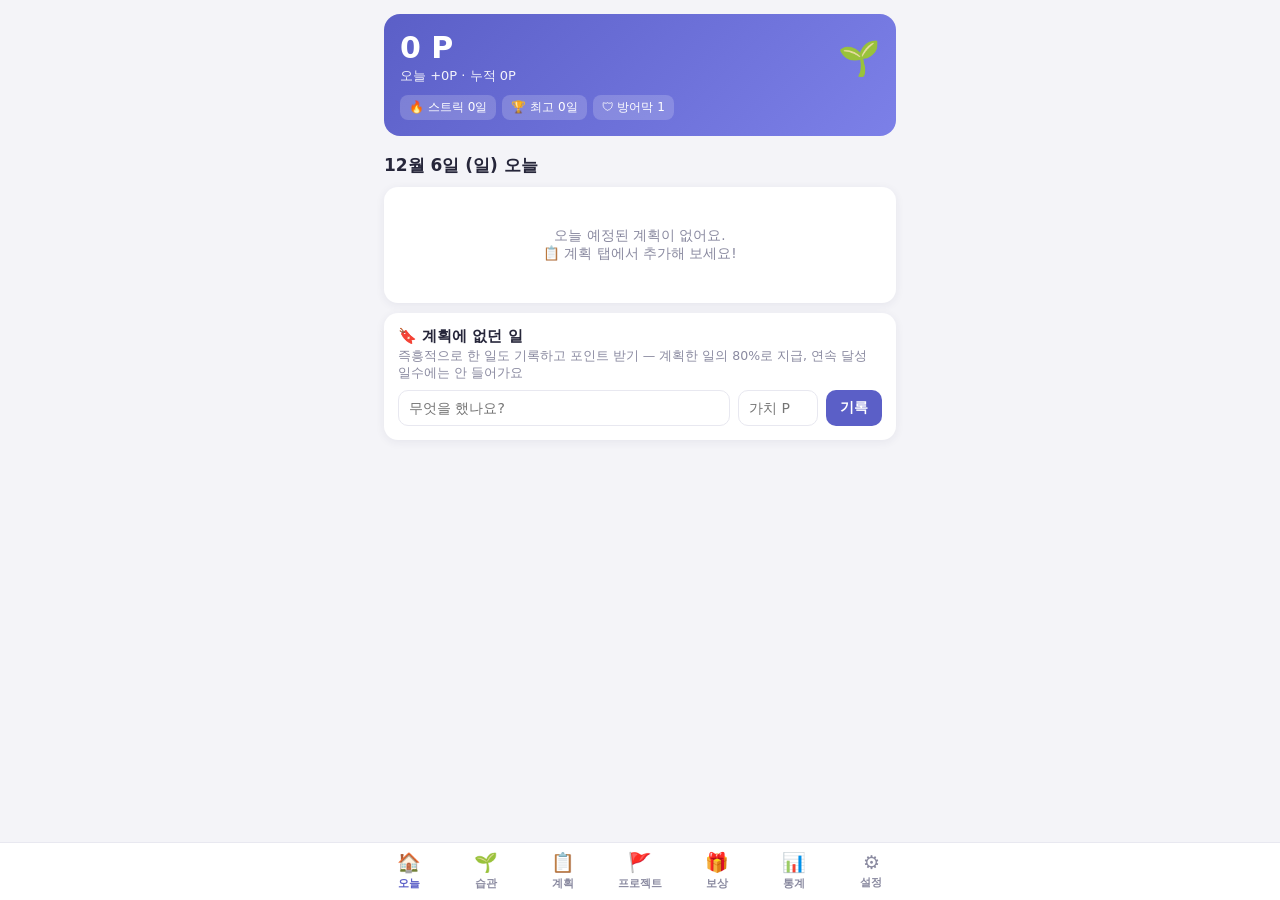
==== src/index.html @ d2f364bb "🎉 project Started" ====
<!DOCTYPE html>
<html lang="ko">
<head>
<meta charset="UTF-8">
<meta name="viewport" content="width=device-width, initial-scale=1, viewport-fit=cover">
<meta name="theme-color" content="#5b5fc7">
<title>갓생 포인트</title>
<link rel="stylesheet" href="styles.css">
</head>
<body>
<div id="app">
  <div id="hero"></div>
  <div id="view"></div>
</div>
<nav><div>
  <button data-tab="today"><span class="ic">🏠</span>오늘</button>
  <button data-tab="habit"><span class="ic">🌱</span>습관</button>
  <button data-tab="plans"><span class="ic">📋</span>계획</button>
  <button data-tab="proj"><span class="ic">🚩</span>프로젝트</button>
  <button data-tab="shop"><span class="ic">🎁</span>보상</button>
  <button data-tab="stats"><span class="ic">📊</span>통계</button>
  <button data-tab="setting"><span class="ic">⚙️</span>설정</button>
</div></nav>
<div class="toast" id="toast"></div>

<!-- 로드 순서 중요: core → services → app → components → boot -->
<script src="core/utils.js"></script>
<script src="core/store.js"></script>
<script src="services/points.js"></script>
<script src="services/schedule.js"></script>
<script src="services/actions.js"></script>
<script src="services/reconcile.js"></script>
<script src="services/sync.js"></script>
<script src="core/app.js"></script>
<script src="components/common.js"></script>
<script src="components/hero.js"></script>
<script src="components/habits.js"></script>
<script src="components/today.js"></script>
<script src="components/plans.js"></script>
<script src="components/projects.js"></script>
<script src="components/shop.js"></script>
<script src="components/stats.js"></script>
<script src="components/settings.js"></script>
<script src="core/boot.js"></script>
</body>
</html>
---- src/styles.css ----
:root{
  --bg:#f4f4f8; --card:#ffffff; --ink:#26263a; --sub:#8a8aa0;
  --accent:#5b5fc7; --accent2:#7c80e8; --gold:#e8a33d; --green:#3dab6e; --red:#d95c5c;
  --line:#e8e8f0; --shadow:0 2px 10px rgba(40,40,80,.07);
}
*{box-sizing:border-box; margin:0; padding:0; -webkit-tap-highlight-color:transparent}
body{font-family:'Apple SD Gothic Neo','Malgun Gothic',system-ui,sans-serif; background:var(--bg); color:var(--ink); font-size:15px}
#app{max-width:540px; margin:0 auto; padding:14px 14px 84px}
h2{font-size:17px; margin:18px 0 10px}
.card{background:var(--card); border-radius:14px; box-shadow:var(--shadow); padding:14px; margin-bottom:10px}
.row{display:flex; align-items:center; gap:8px}
.grow{flex:1}
.sub{color:var(--sub); font-size:12.5px}
.pts{color:var(--gold); font-weight:700}
button{font-family:inherit; border:none; border-radius:10px; padding:9px 14px; font-size:14px; cursor:pointer; background:var(--accent); color:#fff; font-weight:600}
button.ghost{background:#eef; color:var(--accent)}
button.gray{background:#ececf2; color:#555}
button.danger{background:#fdeaea; color:var(--red)}
button.small{padding:5px 10px; font-size:12.5px; border-radius:8px}
button:disabled{opacity:.45; cursor:default}
input,select{font-family:inherit; font-size:14px; padding:9px 10px; border:1.5px solid var(--line); border-radius:10px; background:#fff; color:var(--ink); width:100%}
input:focus,select:focus{outline:none; border-color:var(--accent2)}
label{font-size:12.5px; color:var(--sub); font-weight:600; display:block; margin:10px 0 4px}

/* header */
.hero{background:linear-gradient(135deg,var(--accent),var(--accent2)); color:#fff; border-radius:16px; padding:16px; margin-bottom:12px}
.hero .big{font-size:30px; font-weight:800}
.hero .lv{font-size:13px; opacity:.92; margin-top:2px}
.bar{height:7px; background:rgba(255,255,255,.25); border-radius:4px; margin-top:9px; overflow:hidden}
.bar>div{height:100%; background:#ffd77a; border-radius:4px}
.badges{display:flex; gap:6px; margin-top:10px; flex-wrap:wrap}
.badge{background:rgba(255,255,255,.18); border-radius:8px; padding:4px 9px; font-size:12px}

/* tabs */
nav{position:fixed; bottom:0; left:0; right:0; background:var(--card); border-top:1px solid var(--line); display:flex; z-index:50; padding-bottom:env(safe-area-inset-bottom)}
nav>div{max-width:540px; margin:0 auto; display:flex; flex:1}
nav button{flex:1; background:none; color:var(--sub); font-size:11px; padding:8px 0 9px; border-radius:0; font-weight:600; display:flex; flex-direction:column; gap:2px; align-items:center}
nav button .ic{font-size:19px}
nav button.on{color:var(--accent)}

/* plan items */
.plan{display:flex; align-items:center; gap:10px; padding:12px 0; border-bottom:1px solid var(--line)}
.plan:last-child{border-bottom:none}
.plan .t{font-weight:700; font-size:14.5px}
.plan.done .t{text-decoration:line-through; color:var(--sub)}
.chip{display:inline-block; font-size:11px; padding:2px 7px; border-radius:6px; background:#eef; color:var(--accent); margin-right:4px; font-weight:600}
.chip.time{background:#fdf3e3; color:var(--gold)}
.chip.d1{background:#e7f6ee; color:var(--green)} .chip.d2{background:#fdf3e3; color:var(--gold)} .chip.d3{background:#fdeaea; color:var(--red)}

.daybtns{display:flex; gap:5px; margin-top:4px}
.daybtns button{flex:1; padding:7px 0; font-size:12.5px; background:#ececf2; color:#777; border-radius:8px}
.daybtns button.on{background:var(--accent); color:#fff}

.toast{position:fixed; left:50%; transform:translateX(-50%); bottom:86px; background:#2c2c44; color:#fff; padding:12px 18px; border-radius:12px; font-size:13.5px; box-shadow:0 4px 18px rgba(0,0,0,.25); z-index:99; opacity:0; transition:opacity .25s; pointer-events:none; max-width:88%; text-align:center; line-height:1.5}
.toast.show{opacity:1}
.empty{text-align:center; color:var(--sub); padding:26px 0; font-size:13.5px}
.stat3{display:grid; grid-template-columns:1fr 1fr 1fr; gap:8px}
.stat3 .card{text-align:center; margin:0; padding:12px 6px}
.stat3 .n{font-size:20px; font-weight:800}
.hist{font-size:13px; padding:7px 0; border-bottom:1px solid var(--line); display:flex; justify-content:space-between; align-items:center; gap:8px}
.hist:last-child{border:none}
details summary{cursor:pointer; font-weight:700; font-size:14px; padding:4px 0}
.hidden{display:none}

/* v2: 프로젝트 진행률 바, 완료 입력 폼 */
.pbar{height:7px; background:#ececf2; border-radius:4px; margin-top:7px; overflow:hidden}
.pbar>div{height:100%; background:linear-gradient(90deg,var(--accent),var(--accent2)); border-radius:4px}
.cform{display:flex; gap:8px; align-items:flex-end; background:#f6f6fb; border-radius:10px; padding:10px; margin:4px 0 8px}
.cform label{margin-top:0}
.msrow input{min-width:0}

/* v3: 습관 트래커 그리드 */
.hgrid{display:grid; grid-template-columns:1fr repeat(7,30px); gap:4px; align-items:center; padding:5px 0; border-bottom:1px solid var(--line)}
.hgrid:last-of-type{border-bottom:none}
.hcell{width:26px; height:26px; border-radius:8px; background:#ececf2; display:flex; align-items:center; justify-content:center; font-size:13px; color:#fff; padding:0; margin:0 auto}
.hcell.done{background:var(--green)}
.hcell.off{opacity:.3}
button.hcell.today{outline:2px solid var(--accent2); cursor:pointer; background:#ececf2}
button.hcell.today.done{background:var(--green)}
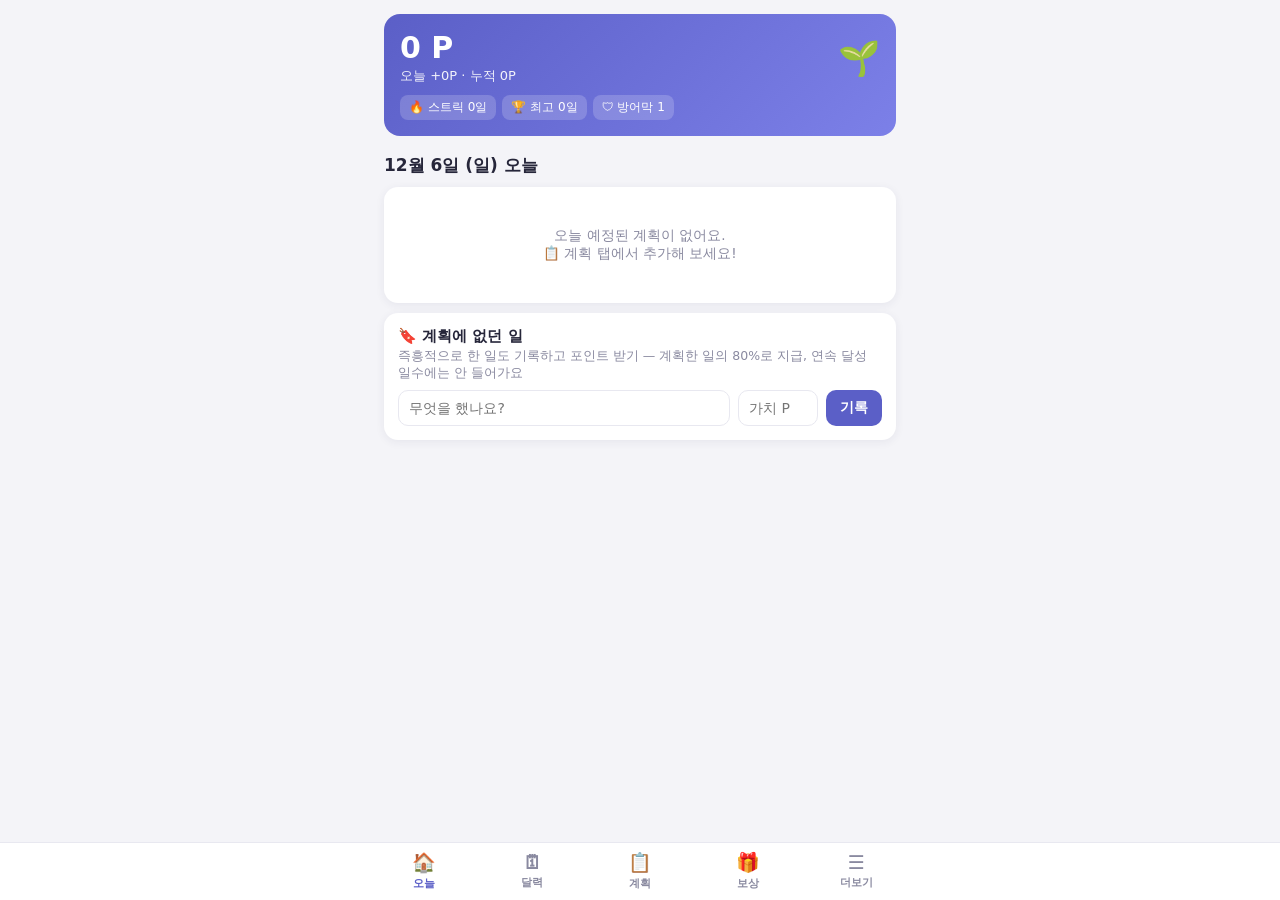
==== commit 291df18f: "📱 PWA + GitHub Pages 배포 빌드 추가 (docs/)" ====
--- a/src/index.html
+++ b/src/index.html
@@ -14,12 +14,10 @@
 </div>
 <nav><div>
   <button data-tab="today"><span class="ic">🏠</span>오늘</button>
-  <button data-tab="habit"><span class="ic">🌱</span>습관</button>
+  <button data-tab="cal"><span class="ic">🗓</span>달력</button>
   <button data-tab="plans"><span class="ic">📋</span>계획</button>
-  <button data-tab="proj"><span class="ic">🚩</span>프로젝트</button>
   <button data-tab="shop"><span class="ic">🎁</span>보상</button>
-  <button data-tab="stats"><span class="ic">📊</span>통계</button>
-  <button data-tab="setting"><span class="ic">⚙️</span>설정</button>
+  <button data-tab="more"><span class="ic">☰</span>더보기</button>
 </div></nav>
 <div class="toast" id="toast"></div>
 
@@ -41,6 +39,8 @@
 <script src="components/shop.js"></script>
 <script src="components/stats.js"></script>
 <script src="components/settings.js"></script>
+<script src="components/calendar.js"></script>
+<script src="components/more.js"></script>
 <script src="core/boot.js"></script>
 </body>
 </html>
--- a/src/styles.css
+++ b/src/styles.css
@@ -65,7 +65,7 @@
 /* v2: 프로젝트 진행률 바, 완료 입력 폼 */
 .pbar{height:7px; background:#ececf2; border-radius:4px; margin-top:7px; overflow:hidden}
 .pbar>div{height:100%; background:linear-gradient(90deg,var(--accent),var(--accent2)); border-radius:4px}
-.cform{display:flex; gap:8px; align-items:flex-end; background:#f6f6fb; border-radius:10px; padding:10px; margin:4px 0 8px}
+.cform{display:flex; flex-wrap:wrap; gap:8px; align-items:flex-end; background:#f6f6fb; border-radius:10px; padding:10px; margin:4px 0 8px}
 .cform label{margin-top:0}
 .msrow input{min-width:0}
 
@@ -75,5 +75,27 @@
 .hcell{width:26px; height:26px; border-radius:8px; background:#ececf2; display:flex; align-items:center; justify-content:center; font-size:13px; color:#fff; padding:0; margin:0 auto}
 .hcell.done{background:var(--green)}
 .hcell.off{opacity:.3}
-button.hcell.today{outline:2px solid var(--accent2); cursor:pointer; background:#ececf2}
+button.hcell{cursor:pointer; background:#ececf2}
+button.hcell.done{background:var(--green)}
+button.hcell.today{outline:2px solid var(--accent2); background:#ececf2}
 button.hcell.today.done{background:var(--green)}
+
+/* v5: 달력 */
+.calhead{display:flex; align-items:center; justify-content:space-between; margin-bottom:8px}
+.calhead .row{gap:5px}
+.calgrid{display:grid; grid-template-columns:repeat(7,1fr); gap:4px}
+.calwd{text-align:center; font-size:11px; color:var(--sub); padding:2px 0}
+.cal-cell{min-height:44px; border-radius:10px; background:#f6f6fb; padding:5px 0 3px; text-align:center; font-size:12.5px; font-weight:600; color:var(--ink); border:none; display:flex; flex-direction:column; align-items:center; gap:3px; cursor:pointer}
+.cal-cell.blank{background:transparent; cursor:default}
+.cal-cell.today{outline:2px solid var(--accent2)}
+.cal-cell.sel{box-shadow:inset 0 0 0 2px var(--accent)}
+.cal-cell.ok{background:#e7f6ee}
+.cal-cell.miss{background:#fdeaea}
+.cal-cell.frozen{background:#e7f0fd}
+.cdots{display:flex; gap:2px; height:5px}
+.cd{width:5px; height:5px; border-radius:50%; background:#b8b8cc}
+.cd.r{background:var(--red)}
+.cd.dl{background:var(--gold)}
+.cd.dld{background:var(--green)}
+.cal-lg{display:inline-block; width:10px; height:10px; border-radius:3px; margin:0 3px 0 6px; vertical-align:-1px}
+.cal-lg.ok{background:#e7f6ee} .cal-lg.miss{background:#fdeaea} .cal-lg.frozen{background:#e7f0fd}
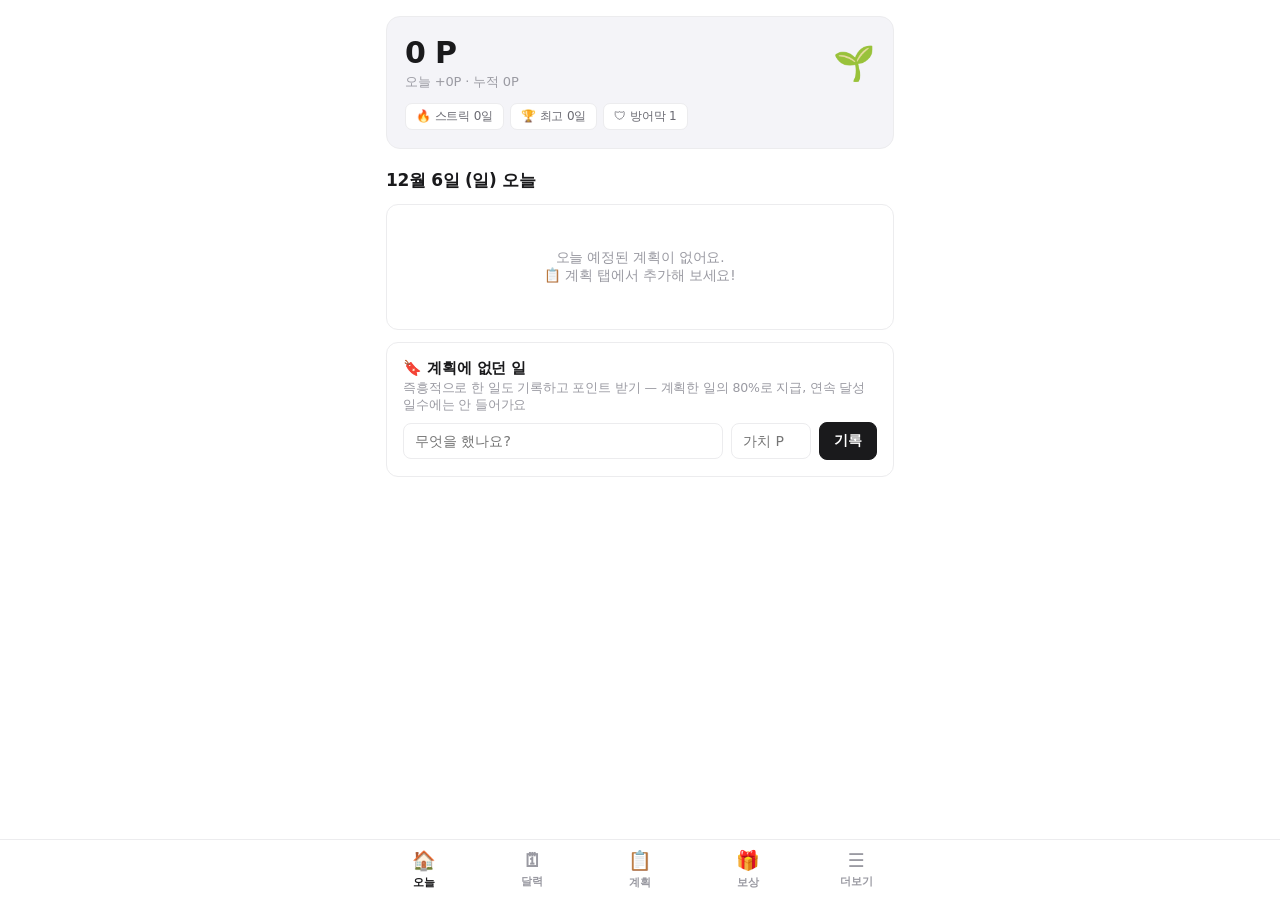
==== commit 7789c57f: "💄 Add help / update design" ====
--- a/src/index.html
+++ b/src/index.html
@@ -40,6 +40,7 @@
 <script src="components/stats.js"></script>
 <script src="components/settings.js"></script>
 <script src="components/calendar.js"></script>
+<script src="components/help.js"></script>
 <script src="components/more.js"></script>
 <script src="core/boot.js"></script>
 </body>
--- a/src/styles.css
+++ b/src/styles.css
@@ -1,101 +1,106 @@
 :root{
-  --bg:#f4f4f8; --card:#ffffff; --ink:#26263a; --sub:#8a8aa0;
-  --accent:#5b5fc7; --accent2:#7c80e8; --gold:#e8a33d; --green:#3dab6e; --red:#d95c5c;
-  --line:#e8e8f0; --shadow:0 2px 10px rgba(40,40,80,.07);
+  --bg:#ffffff; --panel:#fafafa; --card:#ffffff;
+  --ink:#1a1a1c; --sub:#9a9aa2;
+  --accent:#1a1a1c; --accent2:#3a3a40; --soft:#f1f1f3;
+  --gold:#a9812f; --green:#4c8f6d; --red:#c25b5b;
+  --line:#ececee; --shadow:none;
+  --r:12px; --r-sm:8px;
 }
 *{box-sizing:border-box; margin:0; padding:0; -webkit-tap-highlight-color:transparent}
-body{font-family:'Apple SD Gothic Neo','Malgun Gothic',system-ui,sans-serif; background:var(--bg); color:var(--ink); font-size:15px}
-#app{max-width:540px; margin:0 auto; padding:14px 14px 84px}
-h2{font-size:17px; margin:18px 0 10px}
-.card{background:var(--card); border-radius:14px; box-shadow:var(--shadow); padding:14px; margin-bottom:10px}
+body{font-family:'Apple SD Gothic Neo','Malgun Gothic',system-ui,sans-serif; background:var(--bg); color:var(--ink); font-size:15px; -webkit-font-smoothing:antialiased; letter-spacing:-0.01em}
+#app{max-width:540px; margin:0 auto; padding:16px 16px 88px}
+h2{font-size:17px; font-weight:700; margin:20px 0 12px; letter-spacing:-0.02em}
+.card{background:var(--card); border:1px solid var(--line); border-radius:var(--r); box-shadow:none; padding:16px; margin-bottom:12px}
 .row{display:flex; align-items:center; gap:8px}
 .grow{flex:1}
 .sub{color:var(--sub); font-size:12.5px}
 .pts{color:var(--gold); font-weight:700}
-button{font-family:inherit; border:none; border-radius:10px; padding:9px 14px; font-size:14px; cursor:pointer; background:var(--accent); color:#fff; font-weight:600}
-button.ghost{background:#eef; color:var(--accent)}
-button.gray{background:#ececf2; color:#555}
-button.danger{background:#fdeaea; color:var(--red)}
-button.small{padding:5px 10px; font-size:12.5px; border-radius:8px}
-button:disabled{opacity:.45; cursor:default}
-input,select{font-family:inherit; font-size:14px; padding:9px 10px; border:1.5px solid var(--line); border-radius:10px; background:#fff; color:var(--ink); width:100%}
-input:focus,select:focus{outline:none; border-color:var(--accent2)}
-label{font-size:12.5px; color:var(--sub); font-weight:600; display:block; margin:10px 0 4px}
+button{font-family:inherit; border:1px solid var(--accent); border-radius:var(--r-sm); padding:9px 14px; font-size:14px; cursor:pointer; background:var(--accent); color:#fff; font-weight:600; transition:opacity .15s}
+button:hover{opacity:.88}
+button.ghost{background:transparent; color:var(--ink); border-color:var(--line)}
+button.gray{background:var(--soft); color:#6a6a72; border-color:transparent}
+button.danger{background:transparent; color:var(--red); border-color:var(--line)}
+button.small{padding:5px 11px; font-size:12.5px; border-radius:7px}
+button:disabled{opacity:.4; cursor:default}
+input,select{font-family:inherit; font-size:14px; padding:9px 11px; border:1px solid var(--line); border-radius:var(--r-sm); background:#fff; color:var(--ink); width:100%; transition:border-color .15s}
+input:focus,select:focus{outline:none; border-color:var(--ink)}
+label{font-size:12px; color:var(--sub); font-weight:600; display:block; margin:12px 0 5px; letter-spacing:0}
 
 /* header */
-.hero{background:linear-gradient(135deg,var(--accent),var(--accent2)); color:#fff; border-radius:16px; padding:16px; margin-bottom:12px}
-.hero .big{font-size:30px; font-weight:800}
-.hero .lv{font-size:13px; opacity:.92; margin-top:2px}
-.bar{height:7px; background:rgba(255,255,255,.25); border-radius:4px; margin-top:9px; overflow:hidden}
-.bar>div{height:100%; background:#ffd77a; border-radius:4px}
-.badges{display:flex; gap:6px; margin-top:10px; flex-wrap:wrap}
-.badge{background:rgba(255,255,255,.18); border-radius:8px; padding:4px 9px; font-size:12px}
+.hero{background:#f4f4f8; border:1px solid var(--line); color:var(--ink); border-radius:14px; padding:18px; margin-bottom:14px}
+.hero .big{font-size:30px; font-weight:800; letter-spacing:-0.02em}
+.hero .lv{font-size:13px; color:var(--sub); margin-top:3px}
+.bar{height:6px; background:#e6e6ea; border-radius:3px; margin-top:11px; overflow:hidden}
+.bar>div{height:100%; background:var(--ink); border-radius:3px}
+.badges{display:flex; gap:6px; margin-top:12px; flex-wrap:wrap}
+.badge{background:#fff; border:1px solid var(--line); color:#6a6a72; border-radius:7px; padding:4px 10px; font-size:12px}
 
 /* tabs */
-nav{position:fixed; bottom:0; left:0; right:0; background:var(--card); border-top:1px solid var(--line); display:flex; z-index:50; padding-bottom:env(safe-area-inset-bottom)}
+nav{position:fixed; bottom:0; left:0; right:0; background:rgba(255,255,255,.92); backdrop-filter:saturate(180%) blur(12px); border-top:1px solid var(--line); display:flex; z-index:50; padding-bottom:env(safe-area-inset-bottom)}
 nav>div{max-width:540px; margin:0 auto; display:flex; flex:1}
-nav button{flex:1; background:none; color:var(--sub); font-size:11px; padding:8px 0 9px; border-radius:0; font-weight:600; display:flex; flex-direction:column; gap:2px; align-items:center}
+nav button{flex:1; background:none; color:var(--sub); font-size:11px; padding:9px 0 10px; border:none; border-radius:0; font-weight:600; display:flex; flex-direction:column; gap:3px; align-items:center}
+nav button:hover{opacity:1}
 nav button .ic{font-size:19px}
-nav button.on{color:var(--accent)}
+nav button.on{color:var(--ink)}
 
 /* plan items */
-.plan{display:flex; align-items:center; gap:10px; padding:12px 0; border-bottom:1px solid var(--line)}
+.plan{display:flex; align-items:center; gap:10px; padding:13px 0; border-bottom:1px solid var(--line)}
 .plan:last-child{border-bottom:none}
-.plan .t{font-weight:700; font-size:14.5px}
+.plan .t{font-weight:600; font-size:14.5px}
 .plan.done .t{text-decoration:line-through; color:var(--sub)}
-.chip{display:inline-block; font-size:11px; padding:2px 7px; border-radius:6px; background:#eef; color:var(--accent); margin-right:4px; font-weight:600}
-.chip.time{background:#fdf3e3; color:var(--gold)}
-.chip.d1{background:#e7f6ee; color:var(--green)} .chip.d2{background:#fdf3e3; color:var(--gold)} .chip.d3{background:#fdeaea; color:var(--red)}
+.chip{display:inline-block; font-size:11px; padding:2px 8px; border-radius:6px; background:var(--soft); color:#6a6a72; margin-right:4px; font-weight:600}
+.chip.time{background:var(--soft); color:var(--gold)}
+.chip.d1{background:var(--soft); color:var(--green)} .chip.d2{background:var(--soft); color:var(--gold)} .chip.d3{background:var(--soft); color:var(--red)}
 
-.daybtns{display:flex; gap:5px; margin-top:4px}
-.daybtns button{flex:1; padding:7px 0; font-size:12.5px; background:#ececf2; color:#777; border-radius:8px}
-.daybtns button.on{background:var(--accent); color:#fff}
+.daybtns{display:flex; gap:5px; margin-top:5px}
+.daybtns button{flex:1; padding:7px 0; font-size:12.5px; background:var(--soft); color:#8a8a92; border-color:transparent; border-radius:7px}
+.daybtns button.on{background:var(--accent); color:#fff; border-color:var(--accent)}
 
-.toast{position:fixed; left:50%; transform:translateX(-50%); bottom:86px; background:#2c2c44; color:#fff; padding:12px 18px; border-radius:12px; font-size:13.5px; box-shadow:0 4px 18px rgba(0,0,0,.25); z-index:99; opacity:0; transition:opacity .25s; pointer-events:none; max-width:88%; text-align:center; line-height:1.5}
+.toast{position:fixed; left:50%; transform:translateX(-50%); bottom:90px; background:var(--ink); color:#fff; padding:12px 18px; border-radius:10px; font-size:13.5px; box-shadow:0 6px 24px rgba(0,0,0,.18); z-index:99; opacity:0; transition:opacity .25s; pointer-events:none; max-width:88%; text-align:center; line-height:1.5}
 .toast.show{opacity:1}
-.empty{text-align:center; color:var(--sub); padding:26px 0; font-size:13.5px}
-.stat3{display:grid; grid-template-columns:1fr 1fr 1fr; gap:8px}
-.stat3 .card{text-align:center; margin:0; padding:12px 6px}
-.stat3 .n{font-size:20px; font-weight:800}
-.hist{font-size:13px; padding:7px 0; border-bottom:1px solid var(--line); display:flex; justify-content:space-between; align-items:center; gap:8px}
+.empty{text-align:center; color:var(--sub); padding:28px 0; font-size:13.5px}
+.stat3{display:grid; grid-template-columns:1fr 1fr 1fr; gap:10px}
+.stat3 .card{text-align:center; margin:0; padding:14px 6px}
+.stat3 .n{font-size:20px; font-weight:800; letter-spacing:-0.02em}
+.hist{font-size:13px; padding:9px 0; border-bottom:1px solid var(--line); display:flex; justify-content:space-between; align-items:center; gap:8px}
 .hist:last-child{border:none}
-details summary{cursor:pointer; font-weight:700; font-size:14px; padding:4px 0}
+details summary{cursor:pointer; font-weight:600; font-size:14px; padding:5px 0}
 .hidden{display:none}
 
-/* v2: 프로젝트 진행률 바, 완료 입력 폼 */
-.pbar{height:7px; background:#ececf2; border-radius:4px; margin-top:7px; overflow:hidden}
-.pbar>div{height:100%; background:linear-gradient(90deg,var(--accent),var(--accent2)); border-radius:4px}
-.cform{display:flex; flex-wrap:wrap; gap:8px; align-items:flex-end; background:#f6f6fb; border-radius:10px; padding:10px; margin:4px 0 8px}
+/* 프로젝트 진행률 바, 완료 입력 폼 */
+.pbar{height:6px; background:var(--soft); border-radius:3px; margin-top:8px; overflow:hidden}
+.pbar>div{height:100%; background:var(--accent); border-radius:3px}
+.cform{display:flex; flex-wrap:wrap; gap:8px; align-items:flex-end; background:var(--panel); border:1px solid var(--line); border-radius:var(--r-sm); padding:12px; margin:5px 0 8px}
 .cform label{margin-top:0}
 .msrow input{min-width:0}
 
-/* v3: 습관 트래커 그리드 */
-.hgrid{display:grid; grid-template-columns:1fr repeat(7,30px); gap:4px; align-items:center; padding:5px 0; border-bottom:1px solid var(--line)}
+/* 습관 트래커 그리드 */
+.hgrid{display:grid; grid-template-columns:1fr repeat(7,30px); gap:4px; align-items:center; padding:6px 0; border-bottom:1px solid var(--line)}
 .hgrid:last-of-type{border-bottom:none}
-.hcell{width:26px; height:26px; border-radius:8px; background:#ececf2; display:flex; align-items:center; justify-content:center; font-size:13px; color:#fff; padding:0; margin:0 auto}
-.hcell.done{background:var(--green)}
-.hcell.off{opacity:.3}
-button.hcell{cursor:pointer; background:#ececf2}
-button.hcell.done{background:var(--green)}
-button.hcell.today{outline:2px solid var(--accent2); background:#ececf2}
-button.hcell.today.done{background:var(--green)}
+.hcell{width:26px; height:26px; border-radius:7px; background:var(--soft); display:flex; align-items:center; justify-content:center; font-size:13px; color:#fff; padding:0; margin:0 auto}
+.hcell.done{background:var(--accent)}
+.hcell.off{opacity:.35}
+button.hcell{cursor:pointer; background:var(--soft); border-color:transparent}
+button.hcell.done{background:var(--accent); border-color:var(--accent)}
+button.hcell.today{outline:1.5px solid var(--ink); outline-offset:0; background:var(--soft)}
+button.hcell.today.done{background:var(--accent)}
 
-/* v5: 달력 */
-.calhead{display:flex; align-items:center; justify-content:space-between; margin-bottom:8px}
+/* 달력 */
+.calhead{display:flex; align-items:center; justify-content:space-between; margin-bottom:10px}
 .calhead .row{gap:5px}
 .calgrid{display:grid; grid-template-columns:repeat(7,1fr); gap:4px}
 .calwd{text-align:center; font-size:11px; color:var(--sub); padding:2px 0}
-.cal-cell{min-height:44px; border-radius:10px; background:#f6f6fb; padding:5px 0 3px; text-align:center; font-size:12.5px; font-weight:600; color:var(--ink); border:none; display:flex; flex-direction:column; align-items:center; gap:3px; cursor:pointer}
-.cal-cell.blank{background:transparent; cursor:default}
-.cal-cell.today{outline:2px solid var(--accent2)}
-.cal-cell.sel{box-shadow:inset 0 0 0 2px var(--accent)}
-.cal-cell.ok{background:#e7f6ee}
-.cal-cell.miss{background:#fdeaea}
-.cal-cell.frozen{background:#e7f0fd}
+.cal-cell{min-height:44px; border-radius:9px; background:var(--panel); padding:5px 0 3px; text-align:center; font-size:12.5px; font-weight:600; color:var(--ink); border:1px solid var(--line); display:flex; flex-direction:column; align-items:center; gap:3px; cursor:pointer}
+.cal-cell.blank{background:transparent; border-color:transparent; cursor:default}
+.cal-cell.today{outline:1.5px solid var(--ink); border-color:var(--ink)}
+.cal-cell.sel{box-shadow:inset 0 0 0 2px var(--ink)}
+.cal-cell.ok{background:#eef4f0; border-color:#dcebe3}
+.cal-cell.miss{background:#f9eeee; border-color:#f0dcdc}
+.cal-cell.frozen{background:#eef1f6; border-color:#dfe4ee}
 .cdots{display:flex; gap:2px; height:5px}
-.cd{width:5px; height:5px; border-radius:50%; background:#b8b8cc}
+.cd{width:5px; height:5px; border-radius:50%; background:#c4c4cc}
 .cd.r{background:var(--red)}
 .cd.dl{background:var(--gold)}
 .cd.dld{background:var(--green)}
 .cal-lg{display:inline-block; width:10px; height:10px; border-radius:3px; margin:0 3px 0 6px; vertical-align:-1px}
-.cal-lg.ok{background:#e7f6ee} .cal-lg.miss{background:#fdeaea} .cal-lg.frozen{background:#e7f0fd}
+.cal-lg.ok{background:#eef4f0} .cal-lg.miss{background:#f9eeee} .cal-lg.frozen{background:#eef1f6}
